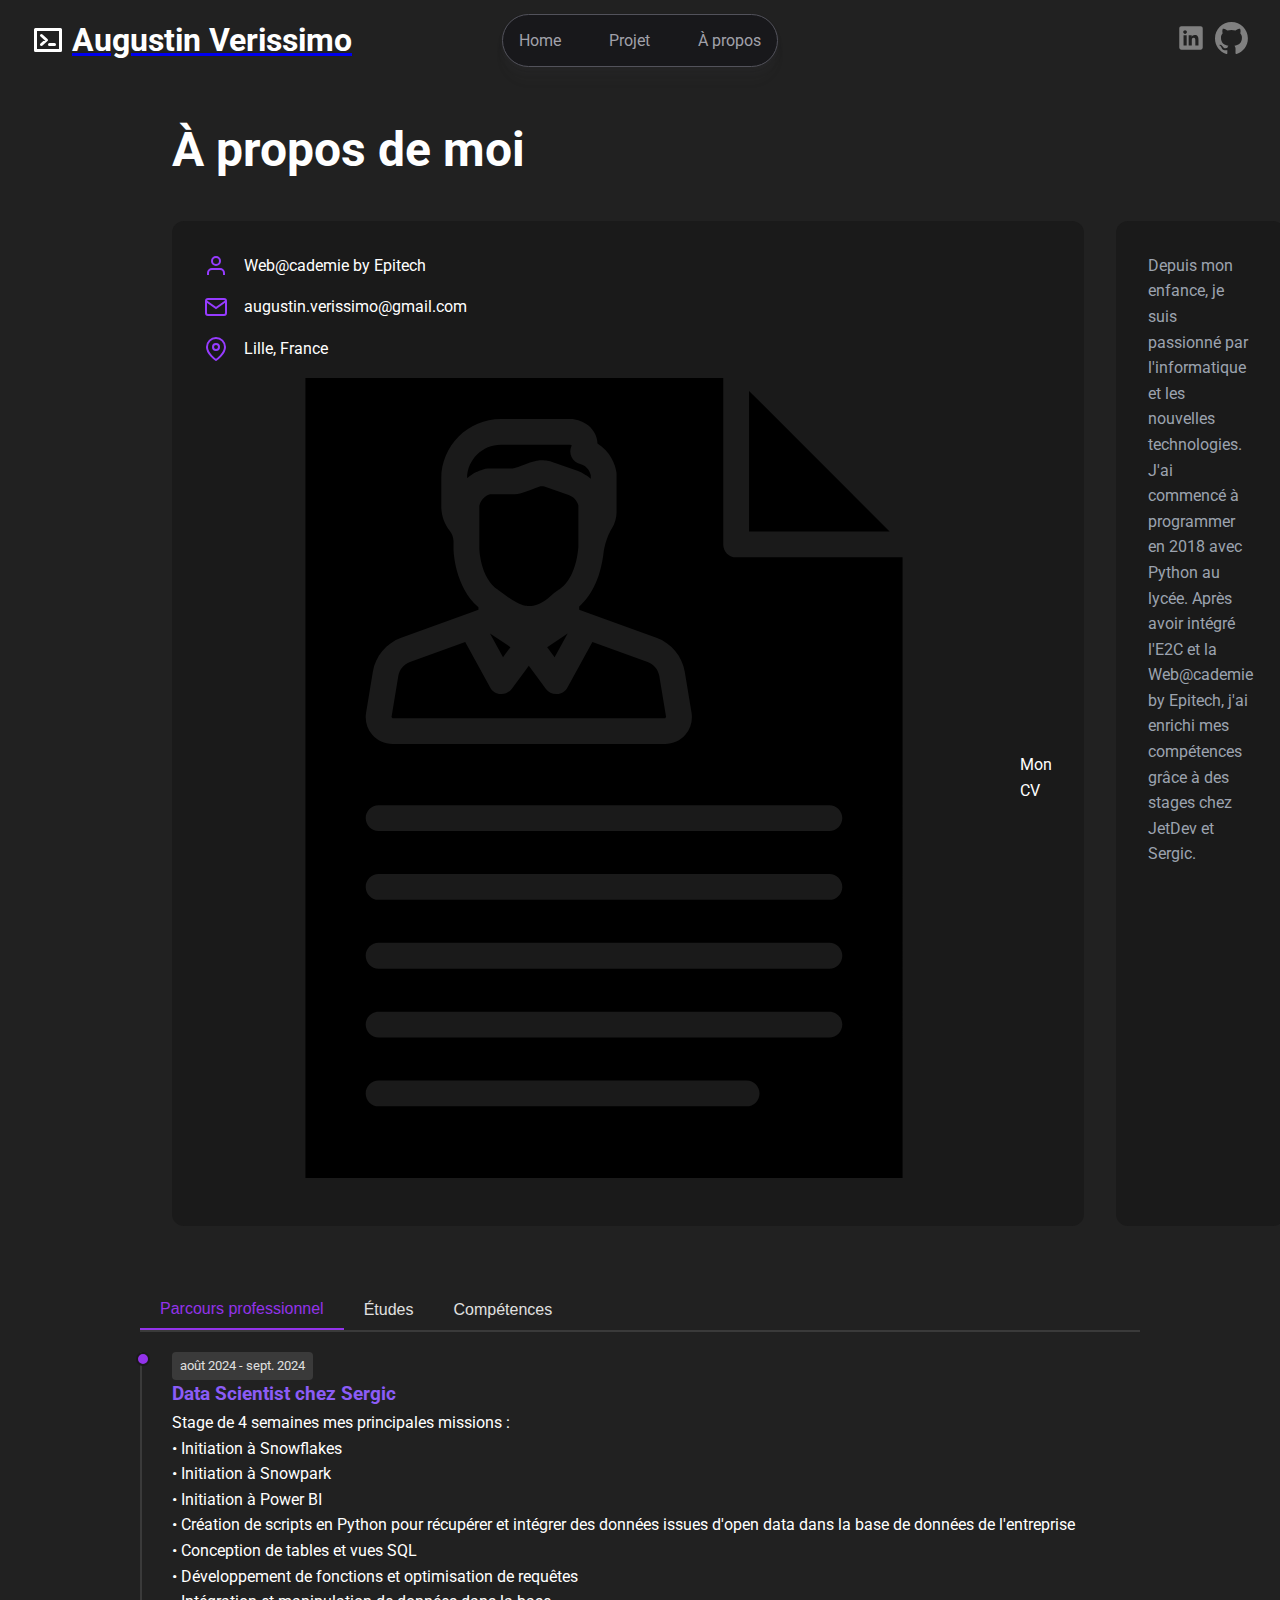
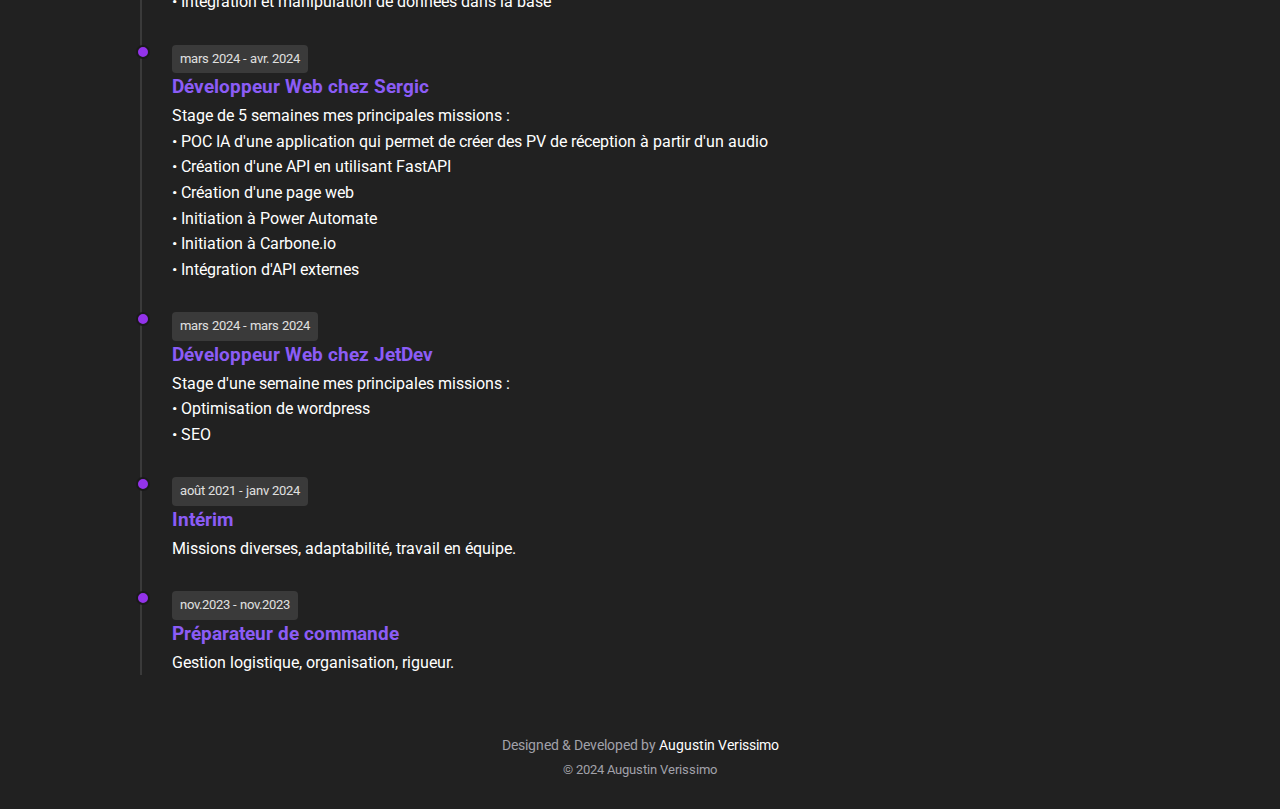
==== about.html @ 6320114e "Add CV TEST" ====
<!DOCTYPE html>
<html lang="fr">

<head>
    <meta charset="UTF-8">
    <meta name="viewport" content="width=device-width, initial-scale=1.0">
    <title>Augustin Verissimo</title>
    <link rel="icon" href="./asset/icon/terminal.svg"/>
    <link rel="stylesheet" href="./style/style.css">
    <link rel="stylesheet" href="./style/about.css">
    <link rel="preconnect" href="https://fonts.googleapis.com">
    <link rel="preconnect" href="https://fonts.gstatic.com" crossorigin>
    <link href="https://fonts.googleapis.com/css2?family=Roboto:wght@400;700&display=swap" rel="stylesheet">
    <script defer src="https://cloud.umami.is/script.js" data-website-id="8d5bf121-5ecd-46f1-9f5b-d07d9f88f7a4"></script>
</head>

<body>
    <nav>
        <div class="nav-name">
            <img src="./asset/icon/terminal.svg" alt="Terminal Icon">
            <a href="/" data-umami-event="click_logo">
                <h1>Augustin Verissimo</h1>
            </a>
        </div>
        <div class="nav-item" id="nav-item">
            <a href="/" class="nav-link" data-umami-event="nav_click" data-umami-event-value="home">Home</a>
            <a href="projects.html" class="nav-link" data-umami-event="nav_click" data-umami-event-value="projects">Projet</a>
            <a href="about.html" class="nav-link" data-umami-event="nav_click" data-umami-event-value="about">À propos</a>
        </div>
        <div class="nav-social">
            <a href="https://www.linkedin.com/in/augustin-verissimo-a48b95231/" target="_blank" data-umami-event="click_linkedin">
                <img src="./asset/icon/linkedin.svg" alt="Linkedin Icon">
            </a>
            <a href="https://github.com/gus5900000" target="_blank" data-umami-event="click_github">
                <img src="./asset/icon/github-mark.svg" alt="Github Icon">
            </a>
        </div>
    </nav>
    <main>
        <div class="container">
            <header>
                <section class="about-section">
                    <div class="about-header">
                        <h1>À propos de moi</h1>
                    </div>

                    <div class="about-grid">
                        <div class="about-info">
                            <div class="info-item">
                                <svg xmlns="http://www.w3.org/2000/svg" viewBox="0 0 24 24" fill="none"
                                    stroke="currentColor" stroke-width="2">
                                    <path d="M20 21v-2a4 4 0 0 0-4-4H8a4 4 0 0 0-4 4v2"></path>
                                    <circle cx="12" cy="7" r="4"></circle>
                                </svg>
                                <span>Web@cademie by Epitech</span>
                            </div>
                            <div class="info-item">
                                <svg xmlns="http://www.w3.org/2000/svg" viewBox="0 0 24 24" fill="none"
                                    stroke="currentColor" stroke-width="2">
                                    <path
                                        d="M4 4h16c1.1 0 2 .9 2 2v12c0 1.1-.9 2-2 2H4c-1.1 0-2-.9-2-2V6c0-1.1.9-2 2-2z">
                                    </path>
                                    <polyline points="22,6 12,13 2,6"></polyline>
                                </svg>
                                <span>augustin.verissimo@gmail.com</span>
                            </div>
                            <div class="info-item">
                                <svg xmlns="http://www.w3.org/2000/svg" viewBox="0 0 24 24" fill="none"
                                    stroke="currentColor" stroke-width="2">
                                    <path d="M21 10c0 7-9 13-9 13s-9-6-9-13a9 9 0 0 1 18 0z"></path>
                                    <circle cx="12" cy="10" r="3"></circle>
                                </svg>
                                <span>Lille, France</span>
                            </div>
                            <div class="info-item" onclick="ouvrirCV()">
                                <img src="./asset/icon/cv.svg" alt="Curriculum Vitae">
                                <span>Mon CV</span>
                            </div>
                        </div>

                        <div class="about-description">
                            <p>Depuis mon enfance, je suis passionné par l'informatique et les nouvelles technologies.
                                J'ai commencé à programmer en 2018 avec Python au lycée. Après avoir intégré l'E2C et la
                                Web@cademie by Epitech,
                                j'ai enrichi mes compétences grâce à des stages chez JetDev et Sergic.
                            </p>
                        </div>
                    </div>
                </section>
            </header>

            <div class="tabs">
                <button class="tab active" data-tab="parcours" data-umami-event="button_parcours">Parcours professionnel</button>
                <button class="tab" data-tab="etudes" data-umami-event="button_etudes">Études</button>
                <button class="tab" data-tab="competences" data-umami-event="button_competences">Compétences</button>
            </div>

            <div id="parcours" class="tab-content active">
                <div class="timeline">

                    <div class="timeline-item">
                        <span class="badge">août 2024 - sept. 2024</span>
                        <h3>Data Scientist chez Sergic</h3>
                        <p>
                            Stage de 4 semaines mes principales missions :
                            <br>
                            • Initiation à Snowflakes
                            <br>
                            • Initiation à Snowpark
                            <br>
                            • Initiation à Power BI
                            <br>
                            • Création de scripts en Python pour récupérer et intégrer des données issues d'open data
                            dans la base de données de l'entreprise
                            <br>
                            • Conception de tables et vues SQL
                            <br>
                            • Développement de fonctions et optimisation de requêtes
                            <br>
                            • Intégration et manipulation de données dans la base
                        </p>
                    </div>

                    <div class="timeline-item">
                        <span class="badge">mars 2024 - avr. 2024</span>
                        <h3>Développeur Web chez Sergic</h3>
                        <p>
                            Stage de 5 semaines mes principales missions :
                            <br>
                            • POC IA d'une application qui permet de créer des PV de réception à partir d'un audio
                            <br>
                            • Création d'une API en utilisant FastAPI
                            <br>
                            • Création d'une page web
                            <br>
                            • Initiation à Power Automate
                            <br>
                            • Initiation à Carbone.io
                            <br>
                            • Intégration d'API externes
                        </p>
                    </div>

                    <div class="timeline-item">
                        <span class="badge">mars 2024 - mars 2024</span>
                        <h3>Développeur Web chez JetDev</h3>
                        <p>
                            Stage d'une semaine mes principales missions :
                            <br>
                            • Optimisation de wordpress
                            <br>
                            • SEO
                        </p>
                    </div>

                    <div class="timeline-item">
                        <span class="badge">août 2021 - janv 2024</span>
                        <h3>Intérim</h3>
                        <p>Missions diverses, adaptabilité, travail en équipe.</p>
                    </div>

                    <div class="timeline-item">
                        <span class="badge">nov.2023 - nov.2023</span>
                        <h3>Préparateur de commande</h3>
                        <p>Gestion logistique, organisation, rigueur.</p>
                    </div>

                </div>
            </div>

            <div id="etudes" class="tab-content">

                <div class="card">
                    <h3>E2C Grand Lille</h3>
                    <p>
                        • Recherche de stage
                        <br>
                        • Construire un projet professionnel
                    </p>
                    <p><small>janv. 2024 - sept. 2024</small></p>
                </div>

                <div class="card">
                    <h3>Apple Foundation Program Extented Simplon</h3>
                    <p>
                        • Création d'une application IOS
                        <br>
                        • Amélioration des compétences en Swift
                        <br>
                        • Appel réseau
                        <br>
                        • Projet de groupe
                    </p>
                    <p><small>juin 2024 - juil. 2024</small></p>
                </div>

                <div class="card">
                    <h3>Apple Foundation Program Simplon</h3>
                    <p>
                        • Création d'une application IOS
                        <br>
                        • Initiation à Swift
                        <br>
                        • Projet de groupe
                    </p>
                    <p><small>avr. 2024 - mai 2024</small></p>
                </div>

                <div class="card">
                    <h3>Lycée Yves Kernanec</h3>
                    <p>Niveau: Niveau bac</p>
                    <p><small>sept. 2019 - juil. 2023</small></p>
                </div>
            </div>

            <div id="competences" class="tab-content">
                <div class="grid grid-2-cols">
                    <div class="card">
                        <h3>Technologies</h3>
                        <div class="skills">
                            <span class="skill">HTML</span>
                            <span class="skill">CSS</span>
                            <span class="skill">JavaScript</span>
                            <span class="skill">Python</span>
                            <span class="skill">Swift</span>
                            <span class="skill">PHP</span>
                            <span class="skill">Git</span>
                            <span class="skill">Postman</span>
                            <span class="skill">SQL</span>
                            <span class="skill">Figma</span>
                            <span class="skill">Wordpress</span>
                        </div>
                    </div>
                    <div class="card">
                        <h3>Soft Skills</h3>
                        <div class="skills">
                            <span class="skill">Autodidacte</span>
                            <span class="skill">Esprit d'équipe</span>
                            <span class="skill">Adaptabilité</span>
                            <span class="skill">Curieux</span>
                            <span class="skill">Communication</span>
                        </div>
                    </div>
                </div>
            </div>
        </div>

    </main>

    <footer>
        <div class="footer-content">
            <div class="footer-text">
                Designed & Developed by <a href="https://github.com/gus5900000" class="footer-link"
                    target="_blank" data-umami-event="click_footer">Augustin Verissimo</a>
            </div>
            <div class="footer-copyright">
                &copy; 2024 Augustin Verissimo
            </div>
        </div>
    </footer>



    <script src="./script/about.js"></script>
    <script src="./script/script.js"></script>
</body>

</html>
---- style/style.css ----
* {
    margin: 0;
    padding: 0;
    box-sizing: border-box;
}

body {
    background-color: #212121;
    color: #fff;
    font-family: "Roboto", sans-serif;
}

nav {
    display: flex;
    align-items: center;
    justify-content: space-between; 
    flex-direction: row;
    height: 5rem;
    padding: 0 2rem;
    position: relative; 
}

.nav-name {
    display: flex;
    flex-direction: row;
    align-items: center;
    margin-right: auto; 
    gap: 0.5rem;
}

.nav-name img {
    filter: invert(100%);
    height: 2rem;
}

.nav-item {
    position: absolute;
    left: 50%;
    transform: translateX(-50%); 
    display: flex;
    flex-direction: row;
    gap: 3rem;
    border: 1px solid transparent;
    border-radius:  5rem;
    border-color: #52525B;
    padding: 1rem;
    background-color: #18181B;
    transition: box-shadow 0.3s ease;
    box-shadow: 
    0px 16px 10px rgba(82, 82, 91, 0.03),
    0px 7px 7px rgba(82, 82, 91, 0.05),  
    0px 2px 4px rgba(82, 82, 91, 0.06);  
}

.nav-item a {
    text-decoration: none;
    color: #A1A1AA;
    transition:transform 0.3s ease, color 0.3s ease;
}


.nav-item a:hover {
    transform: scale(1.1);
    color: #fff;
}

.nav-social {
    margin-left: auto;
    display: flex;
    gap: 0.5rem;
}

.nav-social a  {
    text-decoration: none;
    transition:transform 0.3s ease, filter 0.3s ease;
    filter: invert(50%);
}

.nav-social a:hover {
    transform: scale(1.1);
    filter: invert(100%);
}

.nav-social img {
    height: 2rem;
}

footer {
    color: #A1A1AA;
    padding: 2rem 0;
    text-align: center; 
}

.footer-content {
    max-width: 1200px;
    margin: 0 auto;
    display: flex;
    flex-direction: column;
    align-items: center;
    gap: 0.5rem;
  }
  
  .footer-text {
    font-size: 0.9rem;
  }
  
  .footer-link {
    color: #fff;
    text-decoration: none;
  }
  
  .footer-link:hover {
    text-decoration: underline;
  }
  
  .footer-copyright {
    font-size: 0.8rem;
  }
---- style/about.css ----
main {
    line-height: 1.6;
    margin: 0;
}

.container {
    max-width: 1000px;
    margin: 0 auto;
}

h1, h2, h3 {
    color: #fff;
}


.card {
    background-color: #2a2a2a;
    border-radius: 8px;
    padding: 20px;
    margin-bottom: 20px;
    box-shadow: 0 4px 6px rgba(0, 0, 0, 0.1);
}

.card h3 {
    color: #8b5cf6;
}

.grid {
    display: grid;
    gap: 20px;
}

.tabs {
    display: flex;
    margin-bottom: 20px;
    border-bottom: 2px solid #3a3a3a;
}

.tab {
    padding: 10px 20px;
    cursor: pointer;
    background-color: transparent;
    border: none;
    color: #e0e0e0;
    font-size: 16px;
}

.tab.active {
    border-bottom: 2px solid #9333ea;
    color: #9333ea;
}

.tab-content {
    display: none;
}

.tab-content.active {
    display: block;
}

.timeline {
    position: relative;
    padding-left: 30px;
    border-left: 2px solid #3a3a3a;
}

.timeline-item {
    position: relative;
    margin-bottom: 30px;
}

.timeline-item h3 {
    color: #8b5cf6;
}

.timeline-item::before {
    content: '';
    position: absolute;
    left: -36px;
    top: 0;
    width: 10px;
    height: 10px;
    border-radius: 50%;
    background-color: #9333ea;
    border: 2px solid #1a1a1a;
}

.badge {
    display: inline-block;
    padding: 4px 8px;
    background-color: #3a3a3a;
    color: #e0e0e0;
    border-radius: 4px;
    font-size: 0.8em;
    margin-right: 10px;
}

.skills {
    margin-top: 1rem;
    display: flex;
    flex-wrap: wrap;
    gap: 10px;
}

.skill {
    background-color: #3a3a3a;
    color: #e0e0e0;
    padding: 5px 10px;
    border-radius: 20px;
    font-size: 0.9em;
}

.about-section {
    max-width: 90rem;
    margin: 0 auto;
    padding: 2rem;
}

.about-header {
    margin-bottom: 2rem;
}

.about-header h1 {
    font-size: 3rem;
    color: white;
    margin-bottom: 2rem;
}

.about-grid {
    display: grid;
    grid-template-columns: 1fr 1fr;
    gap: 2rem;
    margin-bottom: 2rem;
}

.about-info {
    background: #1a1a1a;
    border-radius: 0.75rem;
    padding: 2rem;
}

.info-item {
    display: flex;
    align-items: center;
    gap: 1rem;
    margin-bottom: 1rem;
}

.info-item svg {
    width: 24px;
    height: 24px;
    filter: invert(37%) sepia(93%) saturate(7471%) hue-rotate(257deg) brightness(101%) contrast(101%);
}

.info-item span {
    color: #ffffff;
}

.about-description {
    background: #1a1a1a;
    border-radius: 0.75rem;
    padding: 2rem;
    color: #9ca3af;
    line-height: 1.6;
}

@media (min-width: 768px) {
    .grid-2-cols {
        grid-template-columns: repeat(2, 1fr);
    }
}

@media screen and (max-width: 768px) {
    body {
        padding: 10px;
    }

    .about-header h1 {
        font-size: 2rem;
        margin-bottom: 1.5rem;
    }

    .about-grid {
        grid-template-columns: 1fr;
        gap: 1rem;
    }

    .about-info,
    .about-description,
    .card {
        padding: 1rem;
    }

    .about-section {
        padding: 1rem;
    }

    .tabs {
        flex-direction: column;
        border-bottom: none;
    }
    
    .tab {
        margin-bottom: 5px;
        padding: 12px 15px;
        background-color: #2a2a2a;
        border-radius: 6px;
        position: relative;
    }
    
    .tab.active {
        background-color: #3a3a3a;
        border-bottom: none;
        color: #9333ea;
    }
    
    .tab::after {
        content: '›';
        position: absolute;
        right: 15px;
        transition: transform 0.3s;
    }
    
    .tab.active::after {
        transform: rotate(90deg);
    }

    .skills {
        gap: 5px;
    }

    .skill {
        font-size: 0.8em;
        padding: 4px 8px;
    }

    .timeline {
        padding-left: 20px;
    }

    .timeline-item::before {
        left: -26px;
        width: 8px;
        height: 8px;
    }

    .badge {
        font-size: 0.7em;
        padding: 3px 6px;
        margin-right: 5px;
    }
}
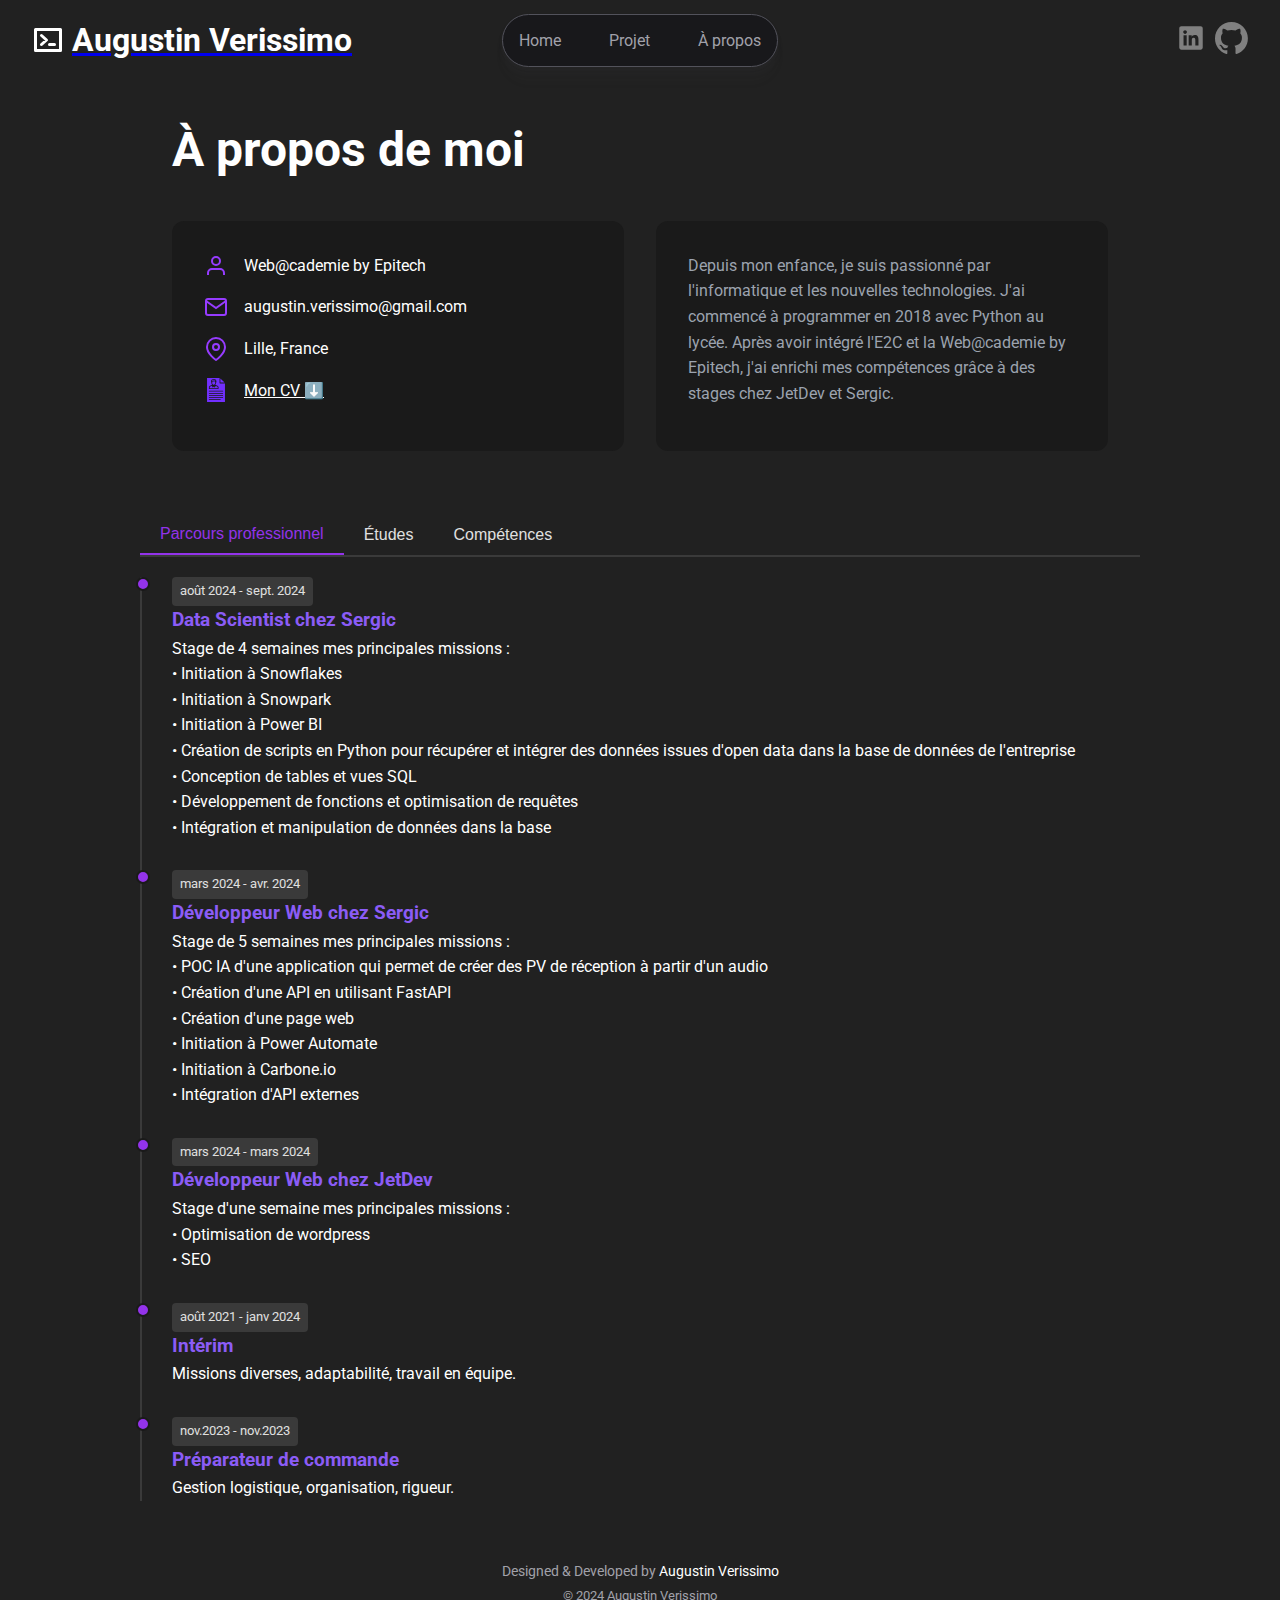
==== commit da89cf51: "Test" ====
--- a/about.html
+++ b/about.html
@@ -74,7 +74,7 @@
                             </div>
                             <div class="info-item" onclick="ouvrirCV()">
                                 <img src="./asset/icon/cv.svg" alt="Curriculum Vitae">
-                                <span>Mon CV</span>
+                                <span style="text-decoration: underline;">Mon CV ⬇️</span>
                             </div>
                         </div>
 
--- a/style/about.css
+++ b/style/about.css
@@ -152,6 +152,12 @@
     filter: invert(37%) sepia(93%) saturate(7471%) hue-rotate(257deg) brightness(101%) contrast(101%);
 }
 
+.info-item img {
+    width: 24px;
+    height: 24px;
+    filter: invert(37%) sepia(93%) saturate(7471%) hue-rotate(257deg) brightness(101%) contrast(101%);
+}
+
 .info-item span {
     color: #ffffff;
 }
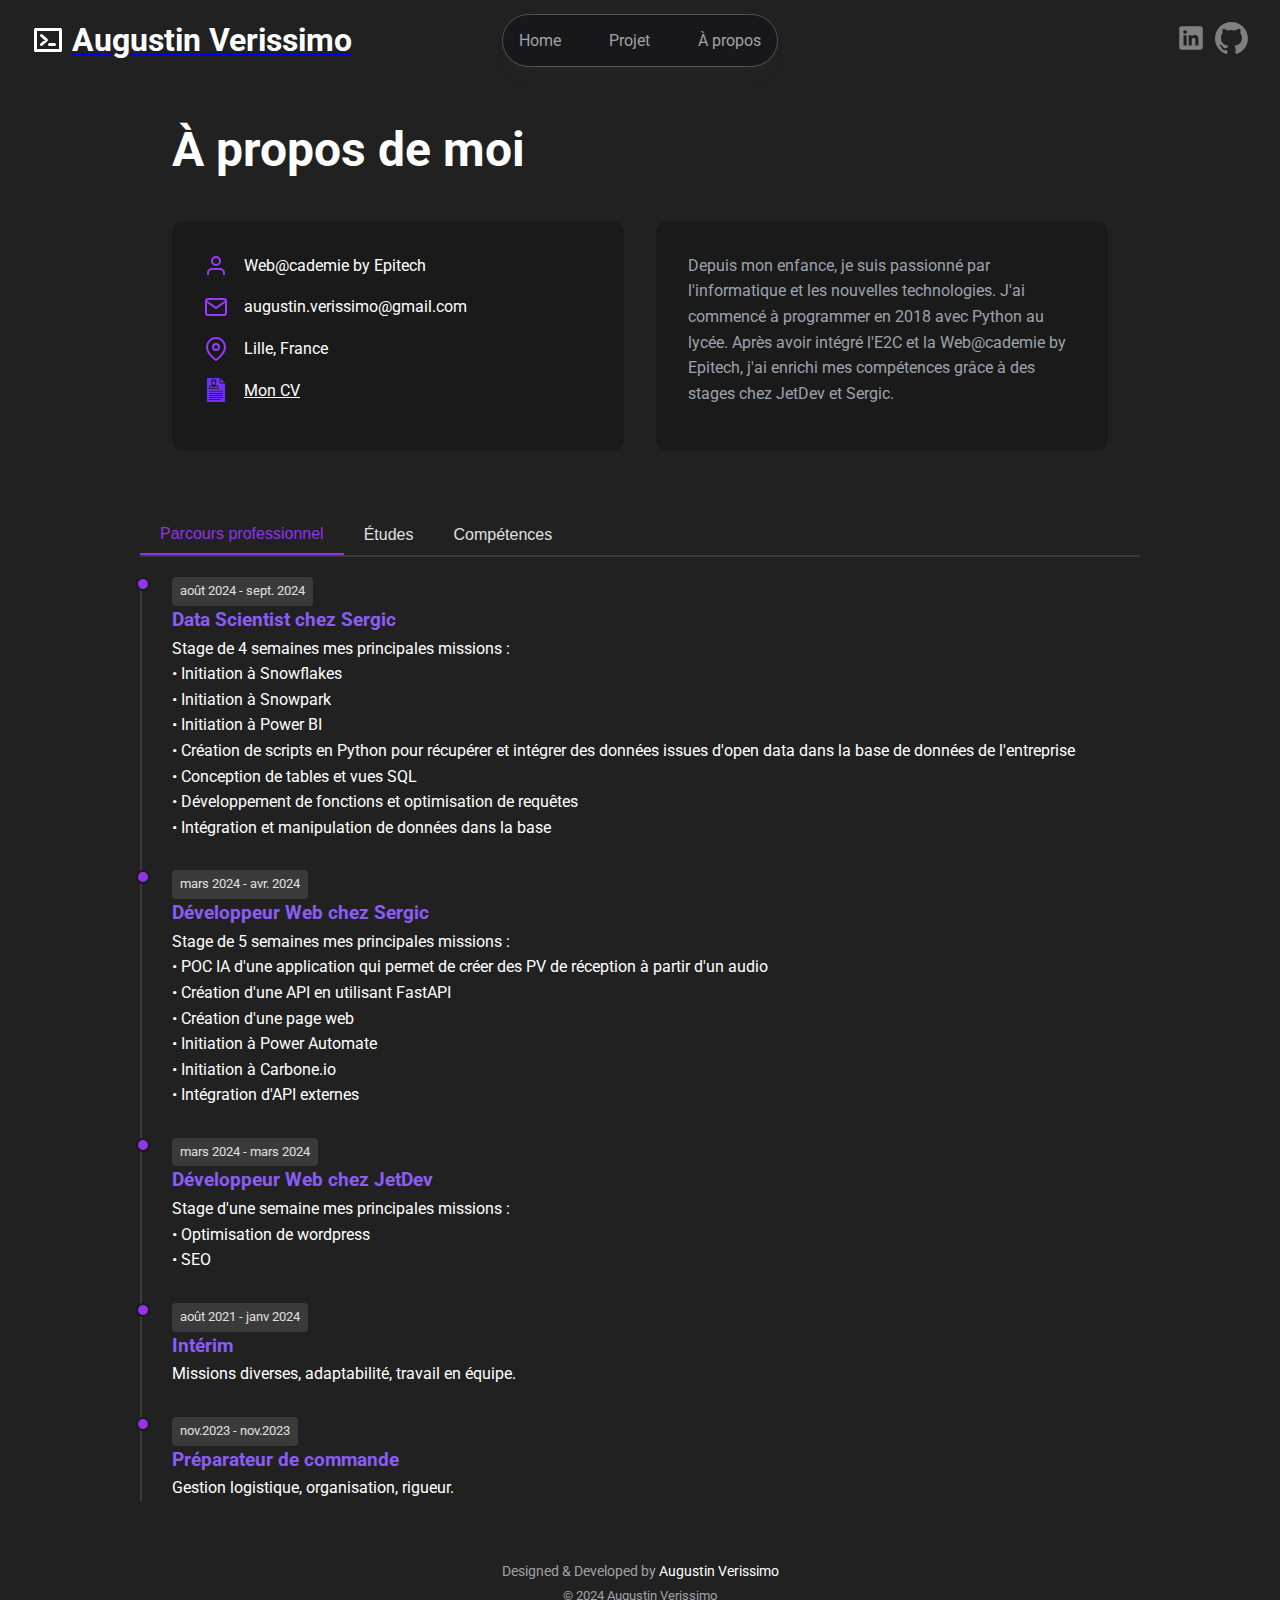
==== commit a0b4f6c0: "FIx" ====
--- a/about.html
+++ b/about.html
@@ -74,7 +74,7 @@
                             </div>
                             <div class="info-item" onclick="ouvrirCV()">
                                 <img src="./asset/icon/cv.svg" alt="Curriculum Vitae">
-                                <span style="text-decoration: underline;">Mon CV ⬇️</span>
+                                <span class="cv">Mon CV</span>
                             </div>
                         </div>
 
--- a/style/about.css
+++ b/style/about.css
@@ -158,6 +158,11 @@
     filter: invert(37%) sepia(93%) saturate(7471%) hue-rotate(257deg) brightness(101%) contrast(101%);
 }
 
+.cv {
+    cursor: pointer;
+    text-decoration: underline;
+}
+
 .info-item span {
     color: #ffffff;
 }
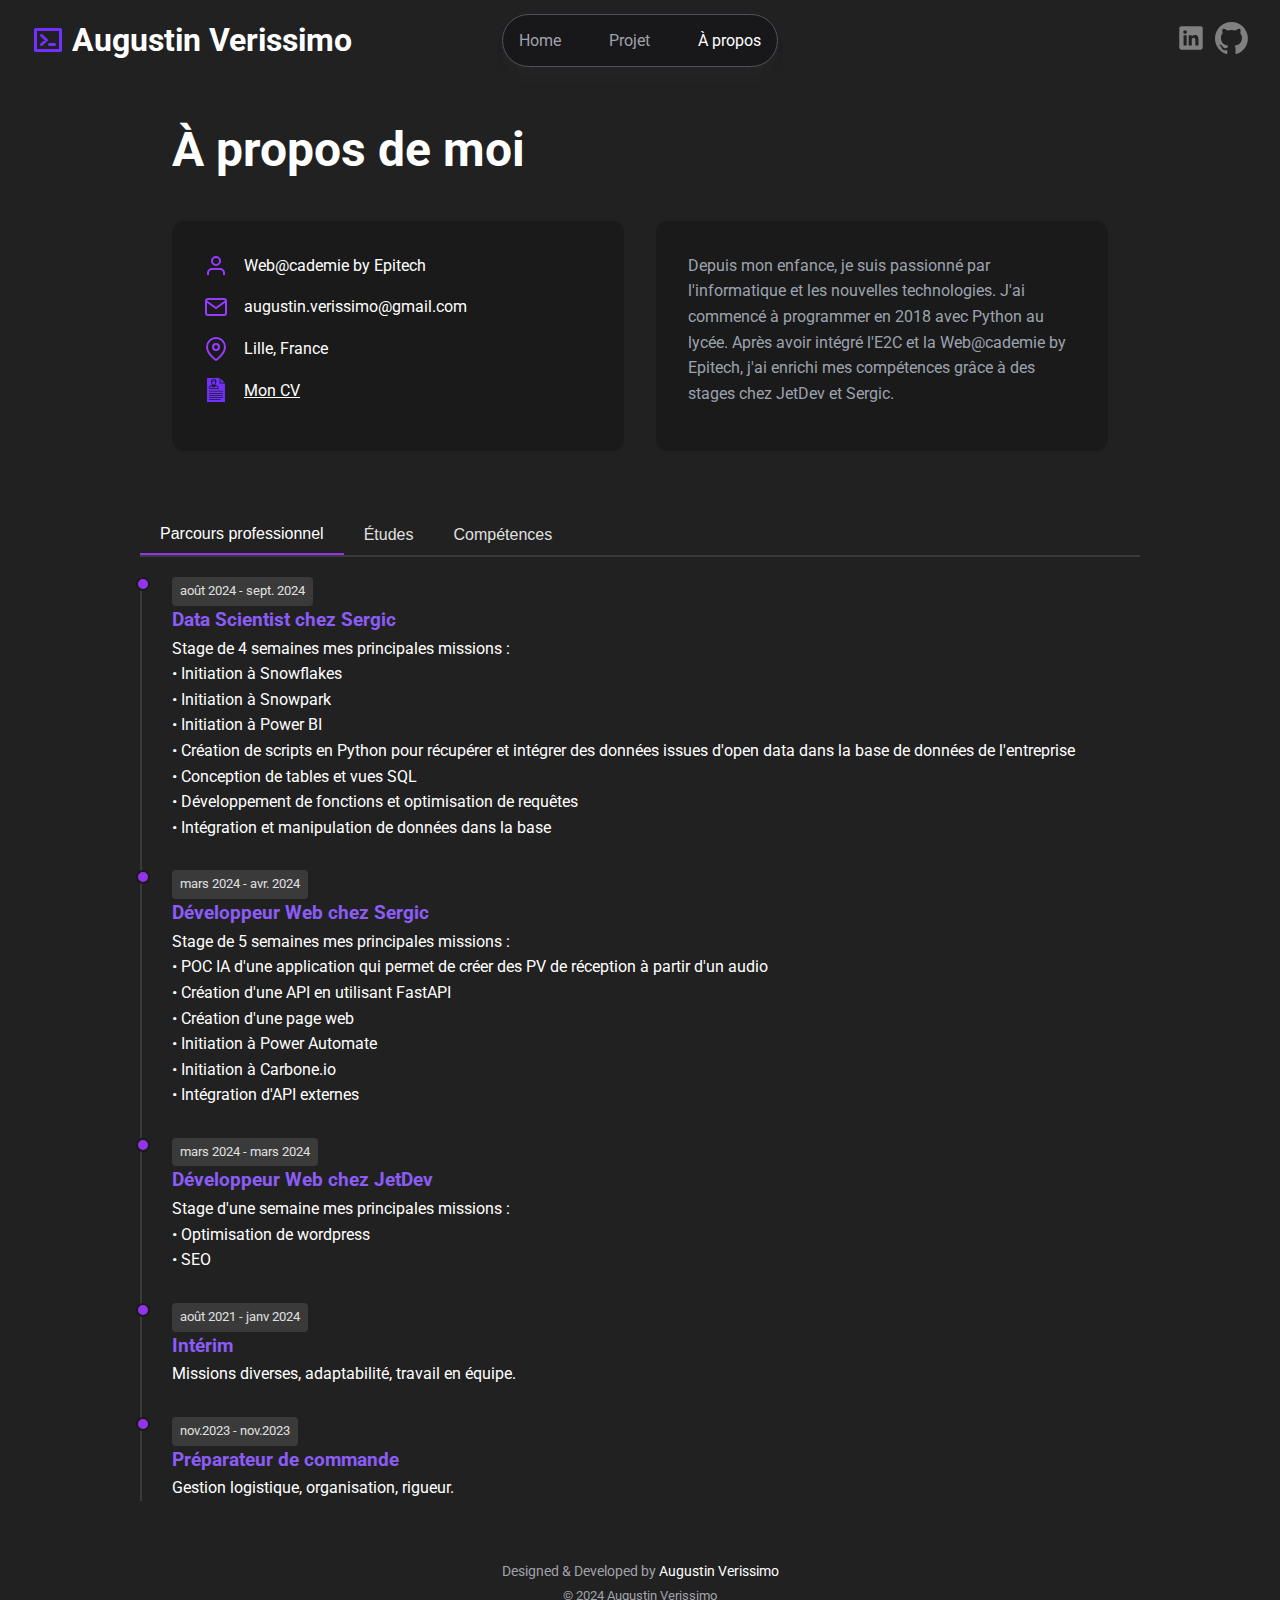
==== commit 187036d4: "optimize SEO" ====
--- a/about.html
+++ b/about.html
@@ -4,7 +4,7 @@
 <head>
     <meta charset="UTF-8">
     <meta name="viewport" content="width=device-width, initial-scale=1.0">
-    <title>Augustin Verissimo</title>
+    <title>Augustin Verissimo - Portfolio</title>
     <link rel="icon" href="./asset/icon/terminal.svg"/>
     <link rel="stylesheet" href="./style/style.css">
     <link rel="stylesheet" href="./style/about.css">
@@ -12,6 +12,11 @@
     <link rel="preconnect" href="https://fonts.gstatic.com" crossorigin>
     <link href="https://fonts.googleapis.com/css2?family=Roboto:wght@400;700&display=swap" rel="stylesheet">
     <script defer src="https://cloud.umami.is/script.js" data-website-id="8d5bf121-5ecd-46f1-9f5b-d07d9f88f7a4"></script>
+    <meta name="theme-color" content="#212121">
+    <link rel="preload" as="image" href="./asset/portrait.webp">
+    <meta property="og:title" content="Augustin Verissimo - Développeur Web">
+    <meta property="og:description" content="Portfolio d'Augustin Verissimo, développeur web en recherche d'alternance">
+    <meta property="og:image" content="./asset/portrait.webp">
 </head>
 
 <body>
@@ -171,6 +176,23 @@
             <div id="etudes" class="tab-content">
 
                 <div class="card">
+                    <h3>Web@cademie by Epitech</h3>
+                    <p>
+                        • Développement Frontend : HTML5, CSS3 (Flexbox, animations, Bootstrap), JavaScript, React  
+                        <br>
+                        • Développement Backend : PHP (Laravel), Node.js, MySQL, MongoDB  
+                        <br>
+                        • Gestion de projet : Méthodologies agiles (SCRUM), création de cahiers des charges  
+                        <br>
+                        • Full Stack : MERN (MongoDB, Express, React, Node.js), APIs et microservices  
+                        <br>
+                        • Compétences transversales : Expression écrite et orale, veille technologique  
+                    </p>
+                    <p><small>Novembre. 2024 - Novembre. 2026</small></p>
+                </div>
+                
+
+                <div class="card">
                     <h3>E2C Grand Lille</h3>
                     <p>
                         • Recherche de stage
@@ -218,17 +240,22 @@
                     <div class="card">
                         <h3>Technologies</h3>
                         <div class="skills">
-                            <span class="skill">HTML</span>
-                            <span class="skill">CSS</span>
+                            <span class="skill">HTML5</span>
+                            <span class="skill">CSS3</span>
                             <span class="skill">JavaScript</span>
+                            <span class="skill">React</span>
+                            <span class="skill">Bootstrap</span>
+                            <span class="skill">PHP</span>
+                            <span class="skill">Node.js</span>
                             <span class="skill">Python</span>
                             <span class="skill">Swift</span>
-                            <span class="skill">PHP</span>
-                            <span class="skill">Git</span>
+                            <span class="skill">SQL</span>
+                            <span class="skill">MongoDB</span>
+                            <span class="skill">Git/GitHub</span>
                             <span class="skill">Postman</span>
-                            <span class="skill">SQL</span>
+                            <span class="skill">WordPress</span>
                             <span class="skill">Figma</span>
-                            <span class="skill">Wordpress</span>
+                            <span class="skill">API REST</span>                            
                         </div>
                     </div>
                     <div class="card">
--- a/style/style.css
+++ b/style/style.css
@@ -13,55 +13,64 @@
 nav {
     display: flex;
     align-items: center;
-    justify-content: space-between; 
+    justify-content: space-between;
     flex-direction: row;
     height: 5rem;
     padding: 0 2rem;
-    position: relative; 
+    position: relative;
 }
+
 
 .nav-name {
     display: flex;
     flex-direction: row;
     align-items: center;
-    margin-right: auto; 
+    margin-right: auto;
     gap: 0.5rem;
 }
 
+.nav-name a {
+    text-decoration: none;
+    color: #fff;
+}
+
 .nav-name img {
-    filter: invert(100%);
+    filter: invert(37%) sepia(93%) saturate(7471%) hue-rotate(257deg) brightness(101%) contrast(101%);
     height: 2rem;
 }
 
 .nav-item {
     position: absolute;
     left: 50%;
-    transform: translateX(-50%); 
+    transform: translateX(-50%);
     display: flex;
     flex-direction: row;
     gap: 3rem;
     border: 1px solid transparent;
-    border-radius:  5rem;
+    border-radius: 5rem;
     border-color: #52525B;
     padding: 1rem;
     background-color: #18181B;
     transition: box-shadow 0.3s ease;
-    box-shadow: 
-    0px 16px 10px rgba(82, 82, 91, 0.03),
-    0px 7px 7px rgba(82, 82, 91, 0.05),  
-    0px 2px 4px rgba(82, 82, 91, 0.06);  
+    box-shadow:
+        0px 16px 10px rgba(82, 82, 91, 0.03),
+        0px 7px 7px rgba(82, 82, 91, 0.05),
+        0px 2px 4px rgba(82, 82, 91, 0.06);
 }
 
 .nav-item a {
     text-decoration: none;
     color: #A1A1AA;
-    transition:transform 0.3s ease, color 0.3s ease;
+    transition: transform 0.3s ease, color 0.3s ease;
 }
-
 
 .nav-item a:hover {
     transform: scale(1.1);
     color: #fff;
+}
+
+.active {
+    color: #fff !important;
 }
 
 .nav-social {
@@ -70,9 +79,9 @@
     gap: 0.5rem;
 }
 
-.nav-social a  {
+.nav-social a {
     text-decoration: none;
-    transition:transform 0.3s ease, filter 0.3s ease;
+    transition: transform 0.3s ease, filter 0.3s ease;
     filter: invert(50%);
 }
 
@@ -88,7 +97,7 @@
 footer {
     color: #A1A1AA;
     padding: 2rem 0;
-    text-align: center; 
+    text-align: center;
 }
 
 .footer-content {
@@ -98,21 +107,80 @@
     flex-direction: column;
     align-items: center;
     gap: 0.5rem;
-  }
-  
-  .footer-text {
+}
+
+.footer-text {
     font-size: 0.9rem;
-  }
-  
-  .footer-link {
+}
+
+.footer-link {
     color: #fff;
     text-decoration: none;
-  }
-  
-  .footer-link:hover {
+}
+
+.footer-link:hover {
     text-decoration: underline;
-  }
-  
-  .footer-copyright {
+}
+
+.footer-copyright {
     font-size: 0.8rem;
-  }+}
+
+@media (max-width: 768px) {
+    nav {
+        flex-direction: column;
+        height: auto;
+        padding: 1rem;
+        gap: 1rem; 
+    }
+
+    .nav-name {
+        margin-right: 0;
+        width: 100%; 
+        justify-content: center; 
+    }
+
+    .nav-item {
+        position: static;
+        transform: none;
+        flex-wrap: wrap;
+        justify-content: center;
+        padding: 0.5rem;
+        gap: 1.5rem;
+        margin: 0.5rem 0; 
+    }
+
+    .nav-social {
+        margin-left: 0; 
+        width: 100%;
+        justify-content: center;
+    }
+
+    body {
+        font-size: 0.9rem;
+    }
+
+    .nav-name img {
+        height: 1.5rem;
+    }
+
+    .nav-item a {
+        font-size: 0.8rem;
+    }
+
+    .nav-social img {
+        height: 1.5rem;
+    }
+
+    .footer-content {
+        padding: 0 1rem;
+    }
+
+    .footer-text {
+        font-size: 0.8rem;
+    }
+
+    .footer-copyright {
+        font-size: 0.7rem;
+    }
+}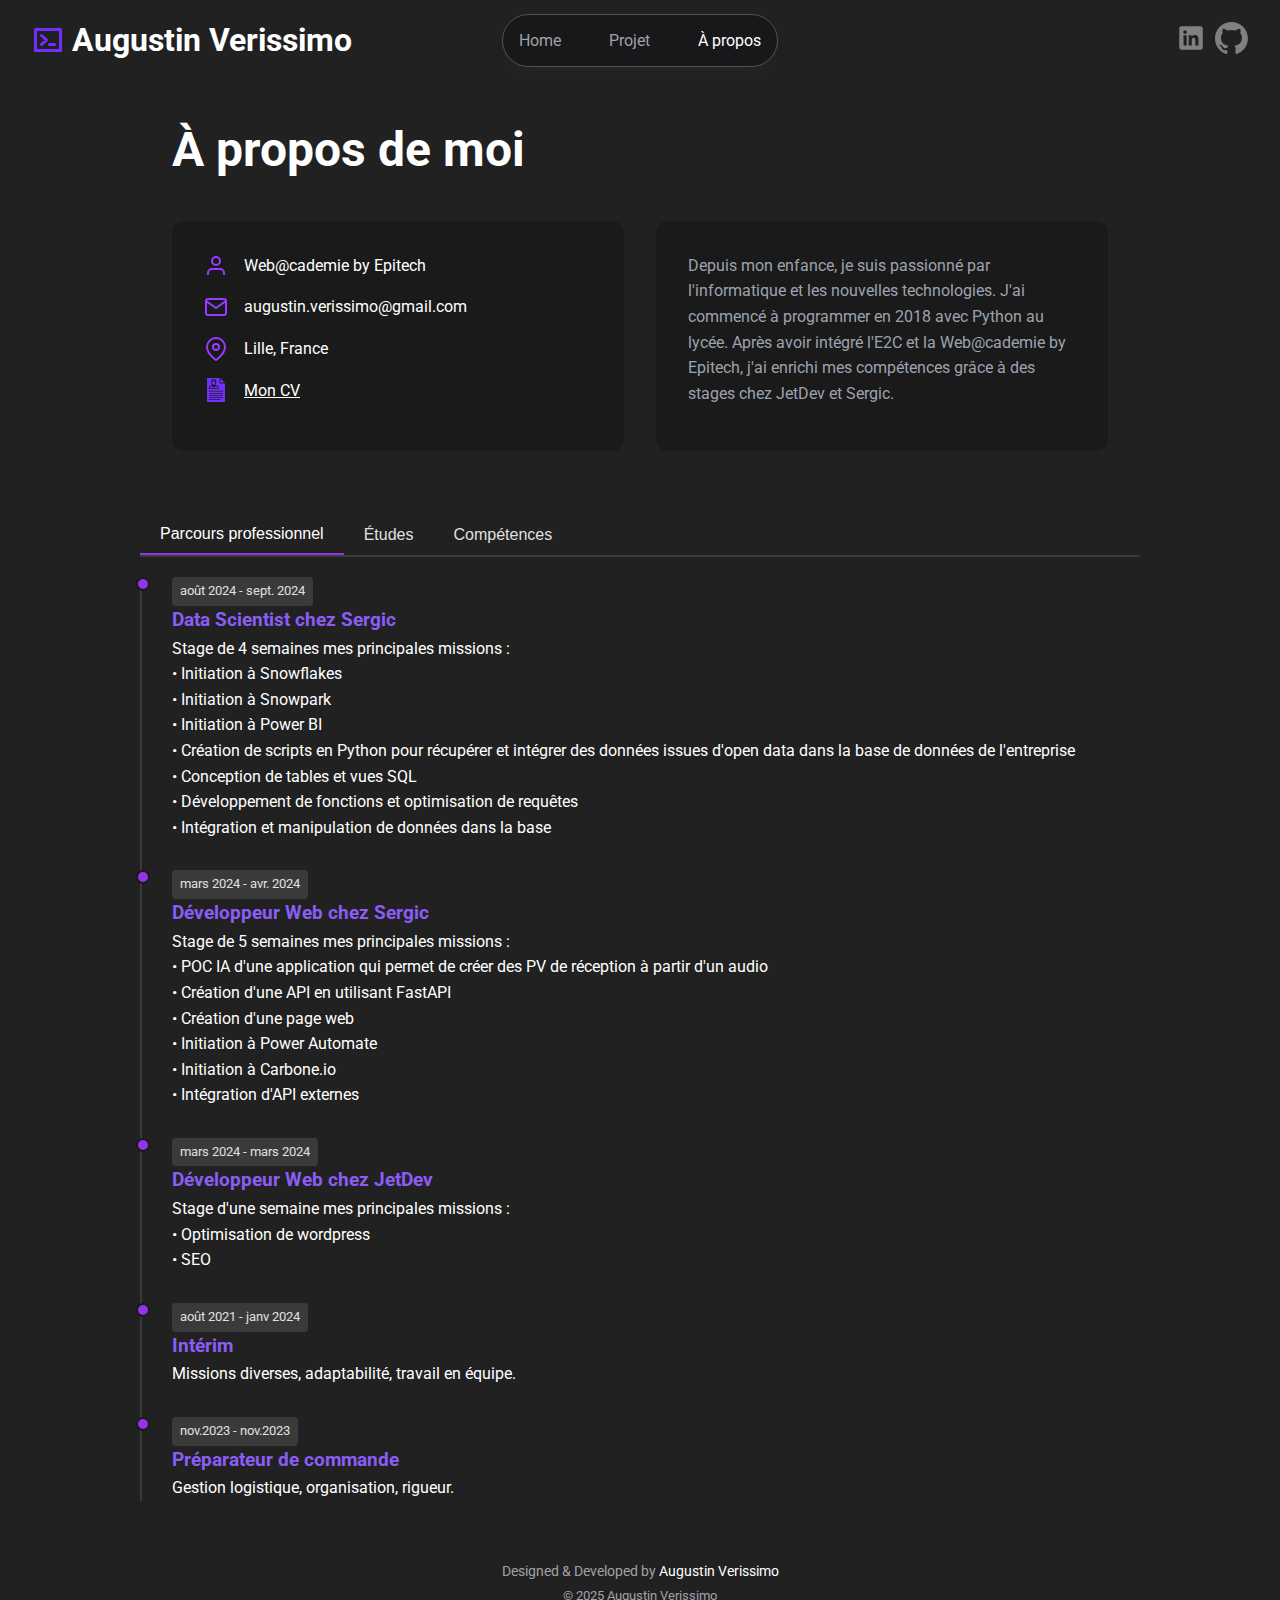
==== commit 79423fe9: "Update copyright date" ====
--- a/about.html
+++ b/about.html
@@ -281,7 +281,7 @@
                     target="_blank" data-umami-event="click_footer">Augustin Verissimo</a>
             </div>
             <div class="footer-copyright">
-                &copy; 2024 Augustin Verissimo
+                &copy; 2025 Augustin Verissimo
             </div>
         </div>
     </footer>
